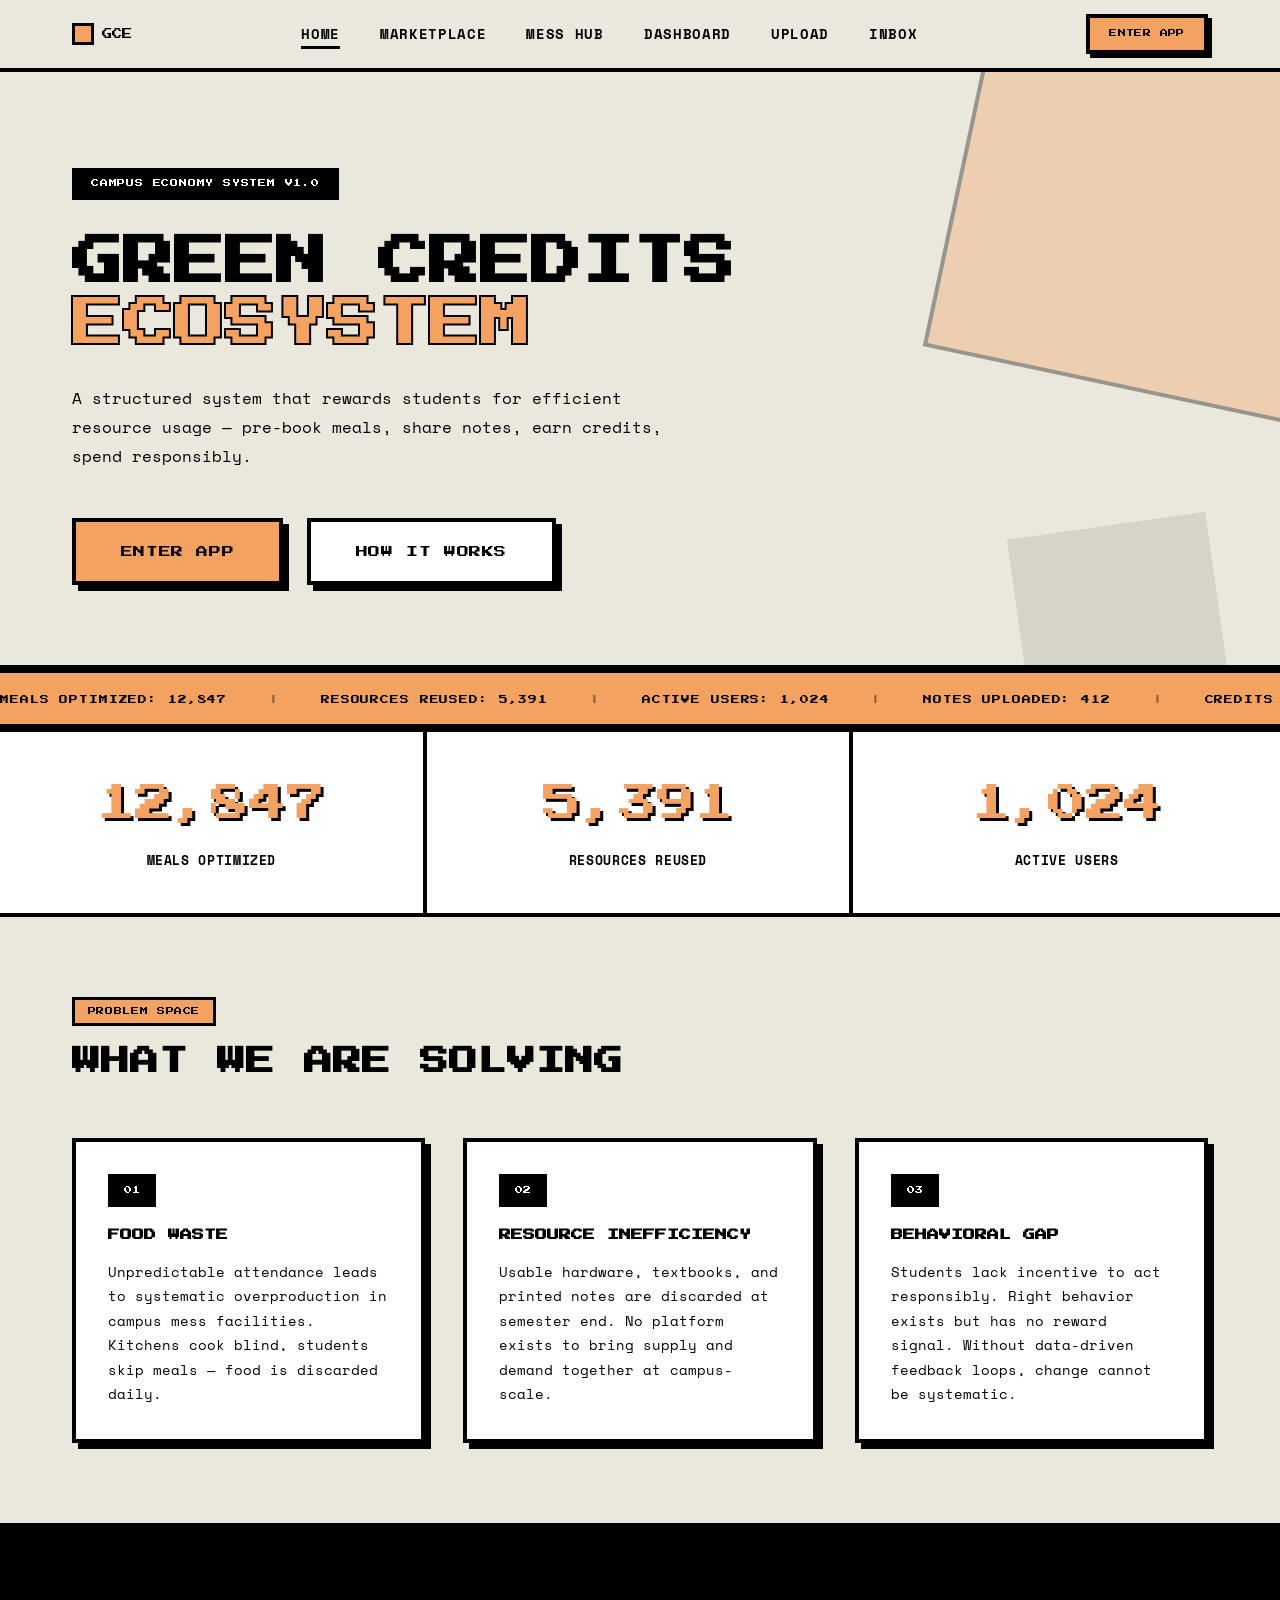
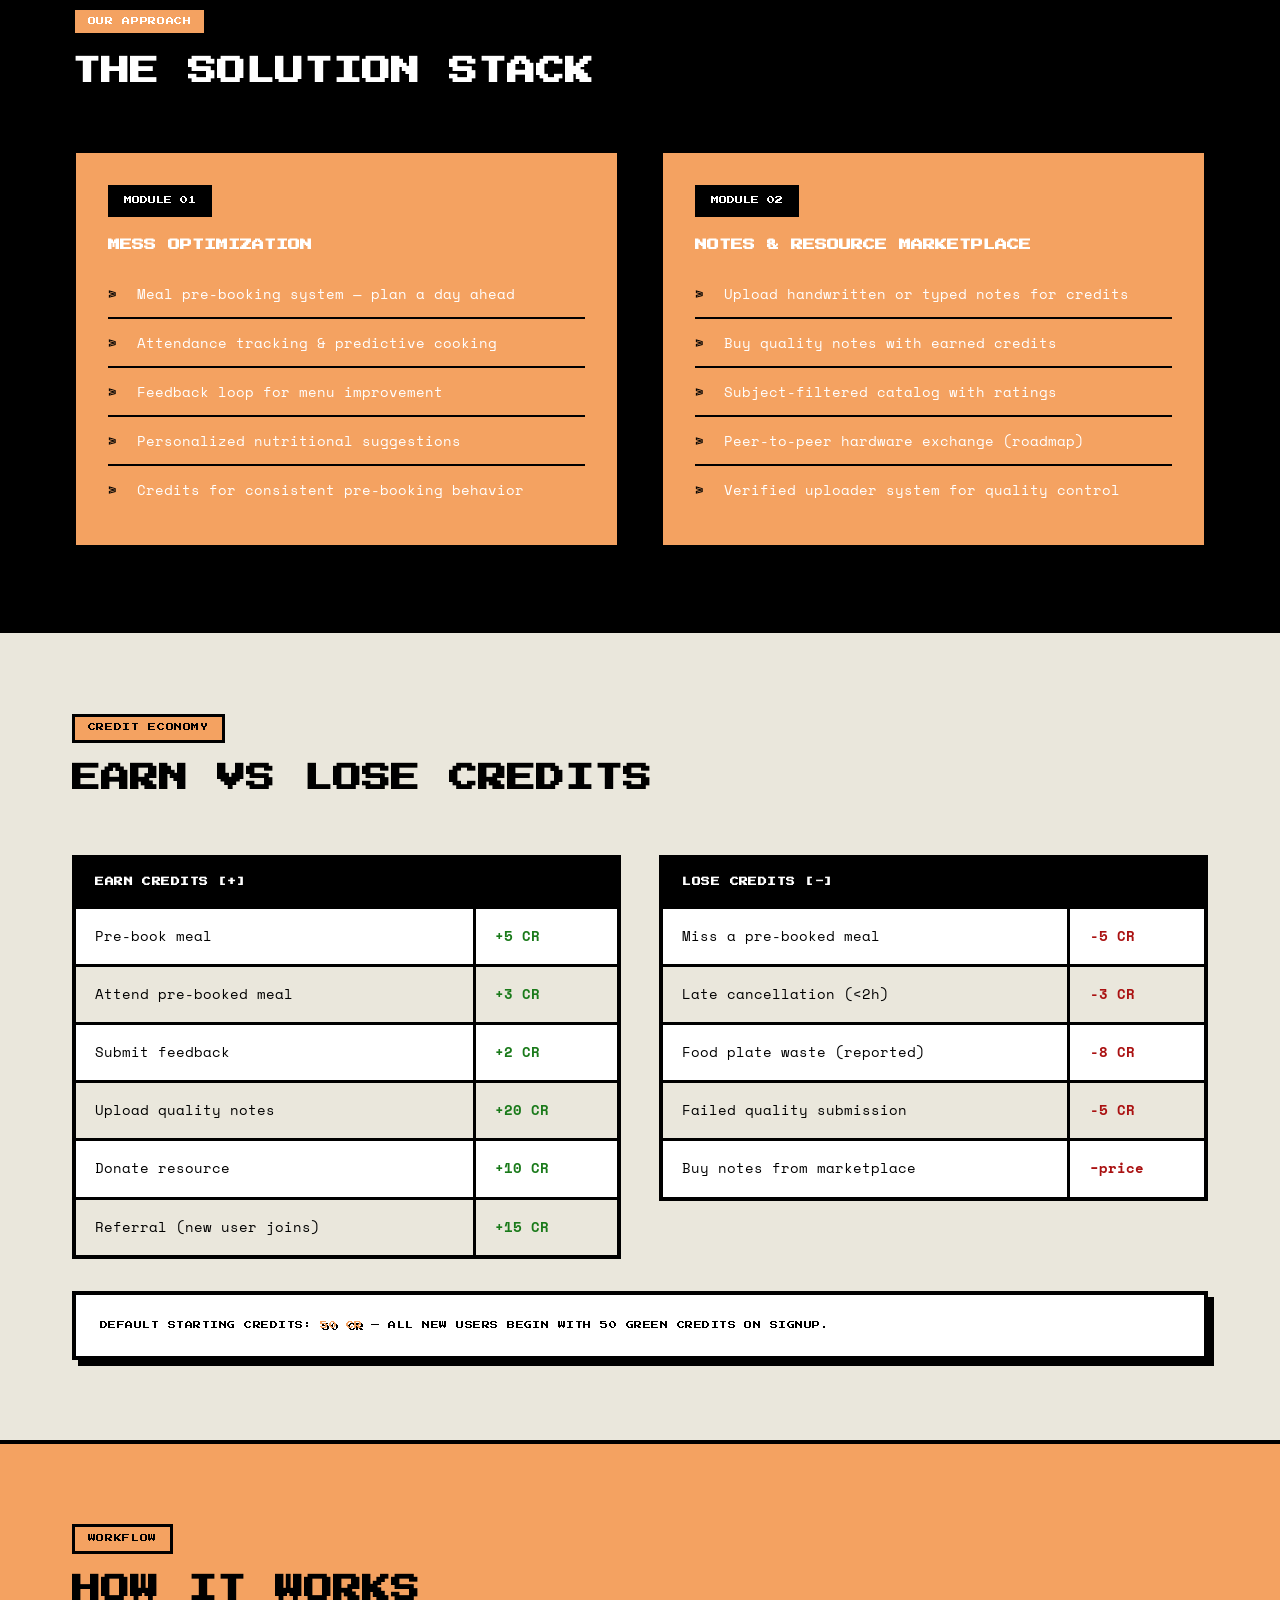
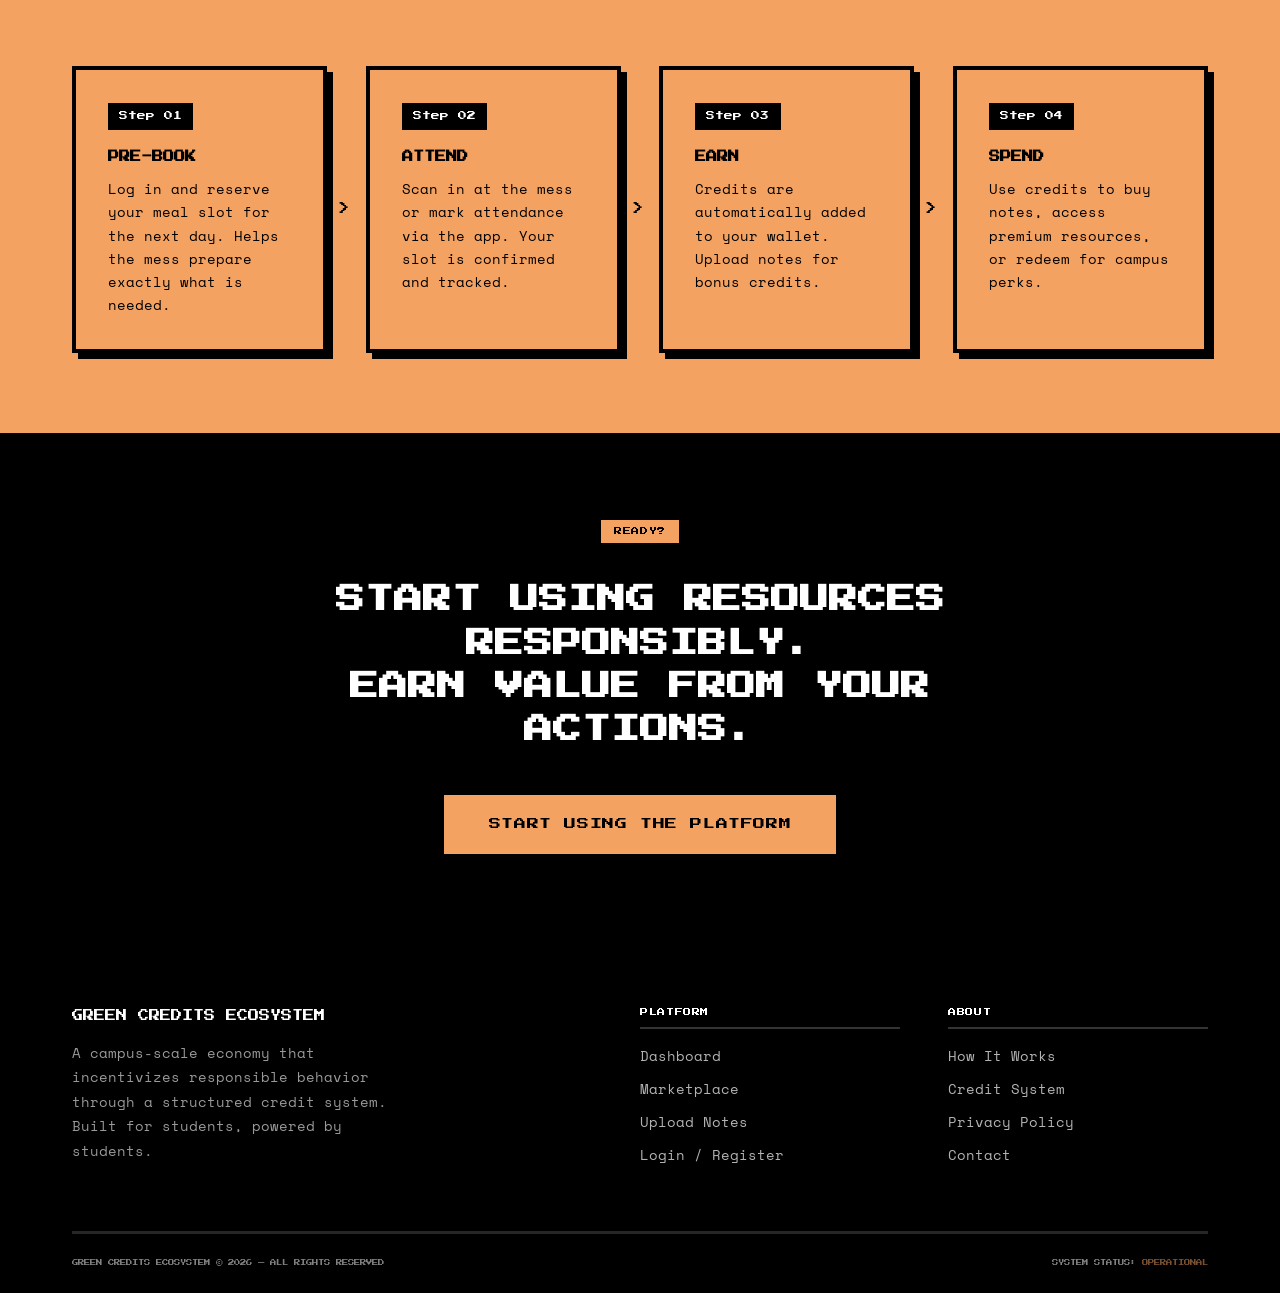
==== index.html @ 03da9f6f "first commit" ====
<!DOCTYPE html>
<html lang="en">
<head>
    <meta charset="UTF-8">
    <meta name="viewport" content="width=device-width, initial-scale=1.0">
    <title>Green Credits Ecosystem — Campus Economy Platform</title>
    <meta name="description" content="A structured campus economy that rewards students for efficient resource usage. Pre-book meals, share notes, earn green credits.">
    <link rel="preconnect" href="https://fonts.googleapis.com">
    <link rel="preconnect" href="https://fonts.gstatic.com" crossorigin>
    <link href="https://fonts.googleapis.com/css2?family=Press+Start+2P&family=Space+Mono:ital,wght@0,400;0,700;1,400;1,700&display=swap" rel="stylesheet">
    <link rel="stylesheet" href="styles.css">
</head>
<body>

<!-- ─── NAVIGATION ─────────────────────── -->
<nav class="nav">
    <div class="nav__inner">
        <a href="index.html" class="nav__logo">
            <span></span>
            GCE
        </a>
        <ul class="nav__links">
            <li><a href="index.html" class="active">Home</a></li>
            <li><a href="marketplace.html" class="nav__link--hide">Marketplace</a></li>
            <li><a href="mess.html" class="nav__link--hide">Mess Hub</a></li>
            <li><a href="dashboard.html" class="nav__link--hide">Dashboard</a></li>
            <li><a href="upload.html" class="nav__link--hide">Upload</a></li>
            <li><a href="inbox.html">Inbox</a></li>
        </ul>
        <div class="flex flex-gap" style="align-items:center;">
            <span class="nav__credits-badge" id="nav-credits-badge"></span>
            <a href="login.html" class="btn btn--sm" id="nav-login-cta">Enter App</a>
        </div>
    </div>
</nav>

<!-- ─── HERO ──────────────────────────── -->
<section class="hero">
    <div class="hero__inner">
        <span class="hero__eyebrow">Campus Economy System v1.0</span>
        <h1 class="hero__title">
            Green Credits<br>
            <em>Ecosystem</em>
        </h1>
        <p class="hero__subtitle">
            A structured system that rewards students for efficient resource usage —
            pre-book meals, share notes, earn credits, spend responsibly.
        </p>
        <div class="hero__cta">
            <a href="login.html" class="btn btn--lg" id="hero-enter-btn">Enter App</a>
            <a href="#how-it-works" class="btn btn--white btn--lg">How It Works</a>
        </div>
    </div>
</section>

<!-- ─── TICKER ─────────────────────────── -->
<div class="ticker">
    <div class="ticker__inner" id="ticker-text">
        <!-- duplicated for seamless loop -->
    </div>
</div>

<!-- ─── STATS STRIP ───────────────────── -->
<div class="stats-strip" id="stats-strip">
    <div class="stats-strip__item">
        <span class="stats-strip__num" id="stat-meals">12,847</span>
        <span class="stats-strip__label">Meals Optimized</span>
    </div>
    <div class="stats-strip__item">
        <span class="stats-strip__num" id="stat-resources">5,391</span>
        <span class="stats-strip__label">Resources Reused</span>
    </div>
    <div class="stats-strip__item">
        <span class="stats-strip__num" id="stat-users">1,024</span>
        <span class="stats-strip__label">Active Users</span>
    </div>
</div>

<!-- ─── PROBLEM ───────────────────────── -->
<section class="section">
    <div class="container">
        <div class="section-header">
            <div>
                <div class="section-tag">Problem Space</div>
                <h2 class="section-title">What We Are Solving</h2>
            </div>
        </div>
        <div class="grid grid-3">
            <div class="card">
                <div class="card__tag">01</div>
                <h3 class="card__title">Food Waste</h3>
                <p class="card__body">Unpredictable attendance leads to systematic overproduction in campus mess facilities. Kitchens cook blind, students skip meals — food is discarded daily.</p>
            </div>
            <div class="card">
                <div class="card__tag">02</div>
                <h3 class="card__title">Resource Inefficiency</h3>
                <p class="card__body">Usable hardware, textbooks, and printed notes are discarded at semester end. No platform exists to bring supply and demand together at campus-scale.</p>
            </div>
            <div class="card">
                <div class="card__tag">03</div>
                <h3 class="card__title">Behavioral Gap</h3>
                <p class="card__body">Students lack incentive to act responsibly. Right behavior exists but has no reward signal. Without data-driven feedback loops, change cannot be systematic.</p>
            </div>
        </div>
    </div>
</section>

<!-- ─── SOLUTION ──────────────────────── -->
<section class="section section--black">
    <div class="container">
        <div class="section-header">
            <div>
                <div class="section-tag">Our Approach</div>
                <h2 class="section-title" style="color:#fff;">The Solution Stack</h2>
            </div>
        </div>
        <div class="grid grid-2">
            <div class="card card--orange">
                <div class="card__tag">Module 01</div>
                <h3 class="card__title">Mess Optimization</h3>
                <ul class="blist">
                    <li>Meal pre-booking system — plan a day ahead</li>
                    <li>Attendance tracking & predictive cooking</li>
                    <li>Feedback loop for menu improvement</li>
                    <li>Personalized nutritional suggestions</li>
                    <li>Credits for consistent pre-booking behavior</li>
                </ul>
            </div>
            <div class="card card--orange">
                <div class="card__tag">Module 02</div>
                <h3 class="card__title">Notes &amp; Resource Marketplace</h3>
                <ul class="blist">
                    <li>Upload handwritten or typed notes for credits</li>
                    <li>Buy quality notes with earned credits</li>
                    <li>Subject-filtered catalog with ratings</li>
                    <li>Peer-to-peer hardware exchange (roadmap)</li>
                    <li>Verified uploader system for quality control</li>
                </ul>
            </div>
        </div>
    </div>
</section>

<!-- ─── CREDIT SYSTEM ─────────────────── -->
<section class="section">
    <div class="container">
        <div class="section-header">
            <div>
                <div class="section-tag">Credit Economy</div>
                <h2 class="section-title">Earn vs Lose Credits</h2>
            </div>
        </div>
        <div class="grid grid-2">
            <div>
                <table class="credit-table">
                    <thead>
                        <tr>
                            <th colspan="2">Earn Credits [+]</th>
                        </tr>
                    </thead>
                    <tbody>
                        <tr><td>Pre-book meal</td><td><span class="earn">+5 CR</span></td></tr>
                        <tr><td>Attend pre-booked meal</td><td><span class="earn">+3 CR</span></td></tr>
                        <tr><td>Submit feedback</td><td><span class="earn">+2 CR</span></td></tr>
                        <tr><td>Upload quality notes</td><td><span class="earn">+20 CR</span></td></tr>
                        <tr><td>Donate resource</td><td><span class="earn">+10 CR</span></td></tr>
                        <tr><td>Referral (new user joins)</td><td><span class="earn">+15 CR</span></td></tr>
                    </tbody>
                </table>
            </div>
            <div>
                <table class="credit-table">
                    <thead>
                        <tr>
                            <th colspan="2">Lose Credits [-]</th>
                        </tr>
                    </thead>
                    <tbody>
                        <tr><td>Miss a pre-booked meal</td><td><span class="lose">-5 CR</span></td></tr>
                        <tr><td>Late cancellation (&lt;2h)</td><td><span class="lose">-3 CR</span></td></tr>
                        <tr><td>Food plate waste (reported)</td><td><span class="lose">-8 CR</span></td></tr>
                        <tr><td>Failed quality submission</td><td><span class="lose">-5 CR</span></td></tr>
                        <tr><td>Buy notes from marketplace</td><td><span class="lose">−price</span></td></tr>
                    </tbody>
                </table>
            </div>
        </div>
        <div class="mt-4" style="background:#fff;border:4px solid #000;padding:1.5rem;box-shadow:6px 6px 0 #000;">
            <p style="font-family:var(--font-head);font-size:0.5rem;text-transform:uppercase;letter-spacing:0.06em;">
                Default Starting Credits: <span style="color:var(--primary);text-shadow:2px 2px 0 #000;">50 CR</span> &mdash;
                All new users begin with 50 green credits on signup.
            </p>
        </div>
    </div>
</section>

<!-- ─── HOW IT WORKS ──────────────────── -->
<section id="how-it-works" class="section section--orange">
    <div class="container">
        <div class="section-header">
            <div>
                <div class="section-tag">Workflow</div>
                <h2 class="section-title">How It Works</h2>
            </div>
        </div>
        <div class="grid grid-4" style="position:relative;">
            <div class="step-card">
                <div class="step-card__num">Step 01</div>
                <h3 class="step-card__title">Pre-Book</h3>
                <p class="step-card__body">Log in and reserve your meal slot for the next day. Helps the mess prepare exactly what is needed.</p>
            </div>
            <div class="step-card">
                <div class="step-card__num">Step 02</div>
                <h3 class="step-card__title">Attend</h3>
                <p class="step-card__body">Scan in at the mess or mark attendance via the app. Your slot is confirmed and tracked.</p>
            </div>
            <div class="step-card">
                <div class="step-card__num">Step 03</div>
                <h3 class="step-card__title">Earn</h3>
                <p class="step-card__body">Credits are automatically added to your wallet. Upload notes for bonus credits.</p>
            </div>
            <div class="step-card">
                <div class="step-card__num">Step 04</div>
                <h3 class="step-card__title">Spend</h3>
                <p class="step-card__body">Use credits to buy notes, access premium resources, or redeem for campus perks.</p>
            </div>
        </div>
    </div>
</section>

<!-- ─── CTA ───────────────────────────── -->
<section class="section section--black" style="text-align:center;">
    <div class="container">
        <div class="section-tag" style="background:var(--primary);color:#000;margin:0 auto 2rem;display:inline-block;">Ready?</div>
        <h2 class="section-title" style="color:#fff;font-size:clamp(1rem,2.5vw,1.8rem);max-width:700px;margin:0 auto 2.5rem;line-height:1.5;">
            Start Using Resources Responsibly.<br>Earn Value From Your Actions.
        </h2>
        <a href="login.html" class="btn btn--lg" style="background-color:var(--primary);">Start Using the Platform</a>
    </div>
</section>

<!-- ─── FOOTER ────────────────────────── -->
<footer class="footer">
    <div class="container">
        <div class="footer__top">
            <div>
                <div class="footer__logo">Green Credits Ecosystem</div>
                <p class="footer__desc">A campus-scale economy that incentivizes responsible behavior through a structured credit system. Built for students, powered by students.</p>
            </div>
            <div>
                <div class="footer__heading">Platform</div>
                <div class="footer__links">
                    <a href="dashboard.html">Dashboard</a>
                    <a href="marketplace.html">Marketplace</a>
                    <a href="upload.html">Upload Notes</a>
                    <a href="login.html">Login / Register</a>
                </div>
            </div>
            <div>
                <div class="footer__heading">About</div>
                <div class="footer__links">
                    <a href="#how-it-works">How It Works</a>
                    <a href="#credits">Credit System</a>
                    <a href="#">Privacy Policy</a>
                    <a href="#">Contact</a>
                </div>
            </div>
        </div>
        <div class="footer__bottom">
            <span class="footer__copy">Green Credits Ecosystem &copy; 2026 — All Rights Reserved</span>
            <span class="footer__copy">System Status: <span style="color:var(--primary);">Operational</span></span>
        </div>
    </div>
</footer>

<div id="toast-container"></div>

<script src="app.js"></script>
<script>
    /* Ticker content */
    const tickerItems = [
        'Meals Optimized: 12,847',
        'Resources Reused: 5,391',
        'Active Users: 1,024',
        'Notes Uploaded: 412',
        'Credits Circulating: 89,340',
        'Zero Waste Target: Q3 2026',
    ];
    function buildTicker() {
        const inner = document.getElementById('ticker-text');
        const text = tickerItems.map(t => `${t} <span class="ticker__sep">|</span>`).join(' ');
        inner.innerHTML = text + ' ' + text; // duplicate for seamless loop
    }
    buildTicker();

    /* Update CTA based on auth */
    if (GCE.isLoggedIn()) {
        const loginCta = document.getElementById('nav-login-cta');
        if (loginCta) { loginCta.textContent = 'Dashboard'; loginCta.href = 'dashboard.html'; }
        const heroCta = document.getElementById('hero-enter-btn');
        if (heroCta)  { heroCta.textContent = 'Go to Dashboard'; heroCta.href = 'dashboard.html'; }
        document.querySelectorAll('[href="login.html"]').forEach(el => {
            if (el.id !== 'nav-login-cta' && el.id !== 'hero-enter-btn') {
                el.href = 'dashboard.html';
            }
        });
        updateNavBadge();
    }
</script>
</body>
</html>
---- styles.css ----
/* =========================================
   GREEN CREDITS ECOSYSTEM — DESIGN SYSTEM
   Brutalist UI | Neobrutalism Style
   ========================================= */

@import url('https://fonts.googleapis.com/css2?family=Press+Start+2P&family=Space+Mono:ital,wght@0,400;0,700;1,400;1,700&display=swap');

/* ─── CSS TOKENS ─────────────────────────── */
:root {
    --bg: #eae7dc;
    --primary: #f4a261;
    --text: #000000;
    --white: #ffffff;
    --black: #000000;
    --border: 4px solid #000;
    --border-thin: 2px solid #000;
    --shadow: 6px 6px 0 #000;
    --shadow-sm: 4px 4px 0 #000;
    --shadow-lg: 8px 8px 0 #000;
    --radius: 0;
    --font-head: 'Press Start 2P', cursive;
    --font-body: 'Space Mono', monospace;
    --transition: 0.12s ease;
    --max-w: 1200px;
}

/* ─── RESET ──────────────────────────────── */
*,
*::before,
*::after {
    box-sizing: border-box;
    margin: 0;
    padding: 0;
}

html {
    scroll-behavior: smooth;
}

body {
    background-color: var(--bg);
    color: var(--text);
    font-family: var(--font-body);
    font-size: 15px;
    line-height: 1.7;
    min-height: 100vh;
}

img {
    display: block;
    max-width: 100%;
}

a {
    color: inherit;
    text-decoration: none;
}

ul {
    list-style: none;
}

/* ─── TYPOGRAPHY ─────────────────────────── */
h1,
h2,
h3,
h4,
h5,
h6 {
    font-family: var(--font-head);
    text-transform: uppercase;
    line-height: 1.3;
}

.mono {
    font-family: var(--font-body);
}

/* ─── LAYOUT HELPERS ─────────────────────── */
.container {
    max-width: var(--max-w);
    margin: 0 auto;
    padding: 0 2rem;
}

.section {
    padding: 5rem 0;
    border-top: 4px solid var(--black);
}

.section--black {
    background-color: var(--black);
    color: var(--white);
}

.section--orange {
    background-color: var(--primary);
}

/* ─── GRID ───────────────────────────────── */
.grid {
    display: grid;
    gap: 2.4rem;
}

.grid-2 {
    grid-template-columns: repeat(2, 1fr);
}

.grid-3 {
    grid-template-columns: repeat(3, 1fr);
}

.grid-4 {
    grid-template-columns: repeat(4, 1fr);
}

.grid-12 {
    grid-template-columns: repeat(12, 1fr);
}

@media (max-width: 960px) {

    .grid-3,
    .grid-4 {
        grid-template-columns: repeat(2, 1fr);
    }
}

@media (max-width: 600px) {

    .grid-2,
    .grid-3,
    .grid-4 {
        grid-template-columns: 1fr;
    }
}

/* ─── FLEX HELPERS ───────────────────────── */
.flex {
    display: flex;
}

.flex-center {
    display: flex;
    align-items: center;
    justify-content: center;
}

.flex-between {
    display: flex;
    align-items: center;
    justify-content: space-between;
}

.flex-gap {
    gap: 1.5rem;
}

.flex-wrap {
    flex-wrap: wrap;
}

/* ─── BUTTONS ────────────────────────────── */
.btn {
    display: inline-block;
    font-family: var(--font-head);
    font-size: 0.6rem;
    text-transform: uppercase;
    letter-spacing: 0.05em;
    padding: 0.9rem 1.8rem;
    border: 4px solid var(--black);
    background-color: var(--primary);
    color: var(--black);
    box-shadow: var(--shadow);
    cursor: pointer;
    transition: transform var(--transition), box-shadow var(--transition);
    white-space: nowrap;
}

.btn:hover {
    transform: translate(-2px, -2px);
    box-shadow: 8px 8px 0 var(--black);
}

.btn:active {
    transform: translate(6px, 6px);
    box-shadow: none;
}

.btn--white {
    background-color: var(--white);
}

.btn--black {
    background-color: var(--black);
    color: var(--white);
}

.btn--ghost {
    background-color: transparent;
    border-color: var(--black);
    color: var(--black);
}

.btn--lg {
    font-size: 0.75rem;
    padding: 1.2rem 2.8rem;
}

.btn--sm {
    font-size: 0.5rem;
    padding: 0.6rem 1.2rem;
    box-shadow: var(--shadow-sm);
}

.btn--danger {
    background-color: #ff4444;
    color: var(--white);
}

.btn--success {
    background-color: #44cc44;
}

.btn--full {
    width: 100%;
    text-align: center;
}

/* ─── CARDS ──────────────────────────────── */
.card {
    border: 4px solid var(--black);
    background-color: var(--white);
    box-shadow: var(--shadow);
    padding: 2rem;
    display: flex;
    flex-direction: column;
    position: relative;
}

.card--orange {
    background-color: var(--primary);
}

.card--black {
    background-color: var(--black);
    color: var(--white);
}

.card--bg {
    background-color: var(--bg);
}

.card__tag {
    display: inline-block;
    font-family: var(--font-head);
    font-size: 0.5rem;
    text-transform: uppercase;
    padding: 0.4rem 0.8rem;
    border: 3px solid var(--black);
    background-color: var(--black);
    color: var(--white);
    margin-bottom: 1.2rem;
    align-self: flex-start;
}

.card__tag--orange {
    background-color: var(--primary);
    color: var(--black);
}

.card__title {
    font-family: var(--font-head);
    font-size: 0.75rem;
    margin-bottom: 1rem;
    line-height: 1.5;
    text-transform: uppercase;
}

.card__body {
    font-size: 0.9rem;
    line-height: 1.7;
    flex: 1;
}

.card__footer {
    margin-top: 1.5rem;
    padding-top: 1.2rem;
    border-top: 3px solid var(--black);
    display: flex;
    align-items: center;
    justify-content: space-between;
}

/* ─── NAVIGATION ─────────────────────────── */
.nav {
    position: sticky;
    top: 0;
    z-index: 100;
    background-color: var(--bg);
    border-bottom: 4px solid var(--black);
}

.nav__inner {
    max-width: var(--max-w);
    margin: 0 auto;
    padding: 0 2rem;
    display: flex;
    align-items: center;
    justify-content: space-between;
    height: 68px;
}

.nav__logo {
    font-family: var(--font-head);
    font-size: 0.65rem;
    text-transform: uppercase;
    letter-spacing: 0.02em;
    display: flex;
    align-items: center;
    gap: 0.5rem;
    line-height: 1.4;
}

.nav__logo span {
    display: inline-block;
    background-color: var(--primary);
    border: 3px solid var(--black);
    width: 22px;
    height: 22px;
}

.nav__links {
    display: flex;
    align-items: center;
    gap: 2.5rem;
    list-style: none;
}

.nav__links a {
    font-family: var(--font-body);
    font-size: 0.85rem;
    font-weight: 700;
    text-transform: uppercase;
    letter-spacing: 0.05em;
    transition: opacity var(--transition);
}

.nav__links a:hover {
    opacity: 0.6;
}

.nav__links a.active {
    border-bottom: 3px solid var(--black);
    padding-bottom: 2px;
}

.nav__credits-badge {
    font-family: var(--font-head);
    font-size: 0.5rem;
    background-color: var(--primary);
    border: 3px solid var(--black);
    padding: 0.4rem 0.8rem;
    box-shadow: var(--shadow-sm);
    display: none;
}

@media (max-width: 768px) {
    .nav__links {
        gap: 1.2rem;
    }

    .nav__links .nav__link--hide {
        display: none;
    }
}

/* ─── HERO ───────────────────────────────── */
.hero {
    padding: 6rem 0 5rem;
    border-bottom: 4px solid var(--black);
    position: relative;
    overflow: hidden;
}

.hero::before {
    content: '';
    position: absolute;
    right: -80px;
    top: -80px;
    width: 400px;
    height: 400px;
    border: 4px solid var(--black);
    background-color: var(--primary);
    transform: rotate(12deg);
    z-index: 0;
    opacity: 0.35;
}

.hero::after {
    content: '';
    position: absolute;
    right: 60px;
    bottom: -60px;
    width: 200px;
    height: 200px;
    border: 4px solid var(--black);
    background-color: var(--black);
    transform: rotate(-8deg);
    z-index: 0;
    opacity: 0.08;
}

.hero__inner {
    position: relative;
    z-index: 1;
    max-width: var(--max-w);
    margin: 0 auto;
    padding: 0 2rem;
}

.hero__eyebrow {
    font-family: var(--font-head);
    font-size: 0.5rem;
    text-transform: uppercase;
    letter-spacing: 0.1em;
    border: 3px solid var(--black);
    background-color: var(--black);
    color: var(--white);
    display: inline-block;
    padding: 0.4rem 1rem;
    margin-bottom: 2rem;
}

.hero__title {
    font-size: clamp(1.8rem, 4vw, 3.5rem);
    line-height: 1.2;
    margin-bottom: 1.8rem;
    max-width: 800px;
}

.hero__title em {
    font-style: normal;
    color: var(--primary);
    -webkit-text-stroke: 2px var(--black);
}

.hero__subtitle {
    font-size: 1rem;
    max-width: 600px;
    margin-bottom: 3rem;
    line-height: 1.8;
}

.hero__cta {
    display: flex;
    gap: 1.5rem;
    flex-wrap: wrap;
    align-items: center;
}

/* ─── STATS STRIP ────────────────────────── */
.stats-strip {
    display: grid;
    grid-template-columns: repeat(3, 1fr);
    border-top: 4px solid var(--black);
}

.stats-strip__item {
    padding: 2.5rem 2rem;
    text-align: center;
    border-right: 4px solid var(--black);
    background-color: var(--white);
}

.stats-strip__item:last-child {
    border-right: none;
}

.stats-strip__num {
    font-family: var(--font-head);
    font-size: clamp(1.5rem, 3vw, 2.5rem);
    color: var(--primary);
    text-shadow: 3px 3px 0 var(--black);
    display: block;
    margin-bottom: 0.6rem;
}

.stats-strip__label {
    font-size: 0.8rem;
    font-weight: 700;
    text-transform: uppercase;
    letter-spacing: 0.05em;
}

@media (max-width: 600px) {
    .stats-strip {
        grid-template-columns: 1fr;
    }

    .stats-strip__item {
        border-right: none;
        border-bottom: 4px solid var(--black);
    }
}

/* ─── SECTION HEADER ─────────────────────── */
.section-header {
    margin-bottom: 3.5rem;
    display: flex;
    align-items: flex-end;
    justify-content: space-between;
    flex-wrap: wrap;
    gap: 1rem;
}

.section-tag {
    display: inline-block;
    font-family: var(--font-head);
    font-size: 0.5rem;
    text-transform: uppercase;
    letter-spacing: 0.08em;
    background-color: var(--primary);
    border: 3px solid var(--black);
    padding: 0.3rem 0.8rem;
    margin-bottom: 1rem;
}

.section-title {
    font-family: var(--font-head);
    font-size: clamp(1rem, 2.5vw, 1.8rem);
    text-transform: uppercase;
    line-height: 1.4;
}

/* ─── STEP CARDS ─────────────────────────── */
.step-card {
    background-color: var(--primary);
    border: 4px solid var(--black);
    box-shadow: var(--shadow);
    padding: 2rem;
    position: relative;
}

.step-card__num {
    font-family: var(--font-head);
    font-size: 0.55rem;
    background-color: var(--black);
    color: var(--white);
    display: inline-block;
    padding: 0.35rem 0.7rem;
    margin-bottom: 1.2rem;
}

.step-card__title {
    font-family: var(--font-head);
    font-size: 0.7rem;
    text-transform: uppercase;
    margin-bottom: 0.8rem;
    line-height: 1.5;
}

.step-card__body {
    font-size: 0.85rem;
    line-height: 1.7;
}

/* Arrow connector */
.step-card::after {
    content: '>';
    position: absolute;
    right: -28px;
    top: 50%;
    transform: translateY(-50%);
    font-family: var(--font-head);
    font-size: 0.8rem;
    z-index: 2;
}

.step-card:last-child::after {
    display: none;
}

/* ─── CREDIT TABLE ───────────────────────── */
.credit-table {
    width: 100%;
    border-collapse: collapse;
    border: 4px solid var(--black);
}

.credit-table th,
.credit-table td {
    border: 3px solid var(--black);
    padding: 1rem 1.2rem;
    text-align: left;
    font-family: var(--font-body);
    font-size: 0.85rem;
}

.credit-table th {
    font-family: var(--font-head);
    font-size: 0.55rem;
    background-color: var(--black);
    color: var(--white);
    text-transform: uppercase;
    letter-spacing: 0.05em;
}

.credit-table tr:nth-child(even) td {
    background-color: var(--bg);
}

.credit-table tr:nth-child(odd) td {
    background-color: var(--white);
}

.earn {
    color: #1a7a1a;
    font-weight: 700;
}

.lose {
    color: #aa1111;
    font-weight: 700;
}

/* ─── MARQUEE TICKER ─────────────────────── */
.ticker {
    overflow: hidden;
    white-space: nowrap;
    background-color: var(--primary);
    border-top: 4px solid var(--black);
    border-bottom: 4px solid var(--black);
    padding: 0.8rem 0;
}

.ticker__inner {
    display: inline-block;
    animation: marquee 22s linear infinite;
    font-family: var(--font-head);
    font-size: 0.55rem;
    text-transform: uppercase;
    letter-spacing: 0.1em;
    white-space: nowrap;
}

.ticker__sep {
    display: inline-block;
    margin: 0 2rem;
    opacity: 0.4;
}

@keyframes marquee {
    from {
        transform: translateX(0);
    }
    to {
        transform: translateX(-50%);
    }
}

/* ─── BRUTALIST LIST ─────────────────────── */
.blist {
    list-style: none;
    padding: 0;
}

.blist li {
    padding: 0.75rem 0 0.75rem 1.8rem;
    border-bottom: 2px solid var(--black);
    position: relative;
    font-size: 0.9rem;
    line-height: 1.6;
}

.blist li:last-child {
    border-bottom: none;
}

.blist li::before {
    content: '>';
    position: absolute;
    left: 0;
    font-weight: 700;
    color: var(--primary);
    -webkit-text-stroke: 1px var(--black);
}

/* ─── TAG PILL ───────────────────────────── */
.tag {
    display: inline-block;
    font-family: var(--font-head);
    font-size: 0.45rem;
    text-transform: uppercase;
    letter-spacing: 0.05em;
    padding: 0.3rem 0.7rem;
    border: 2px solid var(--black);
    background-color: var(--bg);
}

.tag--primary {
    background-color: var(--primary);
}

.tag--black {
    background-color: var(--black);
    color: var(--white);
}

/* ─── FORMS ──────────────────────────────── */
.form-group {
    display: flex;
    flex-direction: column;
    gap: 0.5rem;
    margin-bottom: 1.5rem;
}

.form-label {
    font-family: var(--font-head);
    font-size: 0.5rem;
    text-transform: uppercase;
    letter-spacing: 0.08em;
}

.form-input,
.form-select,
.form-textarea {
    border: 4px solid var(--black);
    background-color: var(--white);
    font-family: var(--font-body);
    font-size: 0.9rem;
    padding: 0.8rem 1rem;
    outline: none;
    width: 100%;
    transition: box-shadow var(--transition);
    border-radius: 0;
    appearance: none;
}

.form-input:focus,
.form-select:focus,
.form-textarea:focus {
    box-shadow: var(--shadow);
}

.form-textarea {
    min-height: 140px;
    resize: vertical;
}

.form-hint {
    font-size: 0.75rem;
    opacity: 0.6;
}

/* File upload zone */
.upload-zone {
    border: 4px dashed var(--black);
    background-color: var(--white);
    padding: 3rem 2rem;
    text-align: center;
    cursor: pointer;
    transition: background-color var(--transition);
    position: relative;
}

.upload-zone:hover {
    background-color: var(--primary);
}

.upload-zone input[type="file"] {
    position: absolute;
    inset: 0;
    opacity: 0;
    cursor: pointer;
}

.upload-zone__icon {
    font-family: var(--font-head);
    font-size: 1.5rem;
    display: block;
    margin-bottom: 1rem;
    pointer-events: none;
}

.upload-zone__text {
    font-family: var(--font-head);
    font-size: 0.55rem;
    text-transform: uppercase;
    pointer-events: none;
}

/* ─── DASHBOARD ──────────────────────────── */
.dash-layout {
    display: grid;
    grid-template-columns: 260px 1fr;
    min-height: calc(100vh - 68px);
}

.sidebar {
    border-right: 4px solid var(--black);
    background-color: var(--white);
    padding: 2rem 0;
    position: sticky;
    top: 68px;
    height: calc(100vh - 68px);
    overflow-y: auto;
}

.sidebar__user {
    padding: 0 1.5rem 2rem;
    border-bottom: 3px solid var(--black);
    margin-bottom: 1.5rem;
}

.sidebar__avatar {
    width: 56px;
    height: 56px;
    background-color: var(--primary);
    border: 4px solid var(--black);
    box-shadow: var(--shadow-sm);
    display: flex;
    align-items: center;
    justify-content: center;
    font-family: var(--font-head);
    font-size: 1rem;
    margin-bottom: 1rem;
}

.sidebar__name {
    font-family: var(--font-head);
    font-size: 0.55rem;
    text-transform: uppercase;
    margin-bottom: 0.3rem;
}

.sidebar__role {
    font-size: 0.75rem;
    opacity: 0.6;
}

.sidebar__credits {
    margin-top: 1rem;
    background-color: var(--primary);
    border: 3px solid var(--black);
    padding: 0.8rem 1rem;
    box-shadow: var(--shadow-sm);
}

.sidebar__credits-num {
    font-family: var(--font-head);
    font-size: 1.2rem;
    display: block;
    margin-bottom: 0.2rem;
}

.sidebar__credits-label {
    font-size: 0.7rem;
    font-weight: 700;
    text-transform: uppercase;
    letter-spacing: 0.05em;
}

.sidebar__nav {
    padding: 0 1rem;
}

.sidebar__nav a {
    display: flex;
    align-items: center;
    gap: 0.8rem;
    padding: 0.8rem 1rem;
    font-family: var(--font-head);
    font-size: 0.5rem;
    text-transform: uppercase;
    letter-spacing: 0.03em;
    border: 3px solid transparent;
    transition: border-color var(--transition), background-color var(--transition);
}

.sidebar__nav a:hover,
.sidebar__nav a.active {
    background-color: var(--primary);
    border-color: var(--black);
    box-shadow: var(--shadow-sm);
}

.sidebar__icon {
    width: 18px;
    height: 18px;
    border: 2px solid var(--black);
    background-color: var(--black);
    display: inline-block;
    flex-shrink: 0;
}

.sidebar__icon--hollow {
    background-color: transparent;
}

.dash-main {
    padding: 3rem 2rem;
    background-color: var(--bg);
}

@media (max-width: 860px) {
    .dash-layout {
        grid-template-columns: 1fr;
    }

    .sidebar {
        position: static;
        height: auto;
        border-right: none;
        border-bottom: 4px solid var(--black);
    }
}

/* ─── CREDIT BADGE ───────────────────────── */
.credit-badge {
    display: inline-flex;
    align-items: center;
    gap: 0.4rem;
    font-family: var(--font-head);
    font-size: 0.5rem;
    background-color: var(--primary);
    border: 3px solid var(--black);
    padding: 0.4rem 0.9rem;
    box-shadow: var(--shadow-sm);
}

/* ─── ACTIVITY FEED ──────────────────────── */
.activity-list {
    display: flex;
    flex-direction: column;
    gap: 0;
}

.activity-item {
    display: flex;
    align-items: center;
    gap: 1rem;
    padding: 1rem 0;
    border-bottom: 2px solid var(--black);
}

.activity-item:last-child {
    border-bottom: none;
}

.activity-dot {
    width: 12px;
    height: 12px;
    background-color: var(--primary);
    border: 2px solid var(--black);
    flex-shrink: 0;
}

.activity-dot--earn {
    background-color: #44cc44;
}

.activity-dot--spend {
    background-color: #ff4444;
}

.activity-text {
    flex: 1;
    font-size: 0.85rem;
}

.activity-delta {
    font-family: var(--font-head);
    font-size: 0.5rem;
}

.activity-time {
    font-size: 0.7rem;
    opacity: 0.5;
}

/* ─── MARKETPLACE CARD ───────────────────── */
.market-card {
    border: 4px solid var(--black);
    background-color: var(--white);
    box-shadow: var(--shadow);
    display: flex;
    flex-direction: column;
}

.market-card__head {
    background-color: var(--black);
    color: var(--white);
    padding: 1rem 1.2rem;
    font-family: var(--font-head);
    font-size: 0.55rem;
    text-transform: uppercase;
}

.market-card__body {
    padding: 1.5rem 1.2rem;
    flex: 1;
}

.market-card__title {
    font-family: var(--font-head);
    font-size: 0.65rem;
    text-transform: uppercase;
    margin-bottom: 0.6rem;
    line-height: 1.5;
}

.market-card__subject {
    font-size: 0.8rem;
    opacity: 0.7;
    margin-bottom: 1rem;
}

.market-card__uploader {
    font-size: 0.75rem;
    font-weight: 700;
}

.market-card__footer {
    padding: 1rem 1.2rem;
    border-top: 3px solid var(--black);
    background-color: var(--bg);
    display: flex;
    justify-content: space-between;
    align-items: center;
}

.market-card__price {
    font-family: var(--font-head);
    font-size: 0.7rem;
    background-color: var(--primary);
    border: 3px solid var(--black);
    padding: 0.3rem 0.6rem;
}

/* ─── NOTIFICATION / TOAST ───────────────── */
#toast-container {
    position: fixed;
    bottom: 2rem;
    right: 2rem;
    z-index: 9999;
    display: flex;
    flex-direction: column;
    gap: 0.8rem;
}

.toast {
    background-color: var(--black);
    color: var(--white);
    border: 4px solid var(--primary);
    box-shadow: var(--shadow);
    padding: 1rem 1.5rem;
    font-family: var(--font-head);
    font-size: 0.5rem;
    text-transform: uppercase;
    max-width: 320px;
    animation: toast-in 0.2s ease;
}

.toast--success {
    border-color: #44cc44;
}

.toast--error {
    border-color: #ff4444;
}

@keyframes toast-in {
    from {
        transform: translateX(120%);
        opacity: 0;
    }
    to {
        transform: translateX(0);
        opacity: 1;
    }
}

/* ─── MODAL ──────────────────────────────── */
.modal-overlay {
    position: fixed;
    inset: 0;
    background-color: rgba(0, 0, 0, 0.6);
    z-index: 200;
    display: flex;
    align-items: center;
    justify-content: center;
    padding: 1rem;
    opacity: 0;
    pointer-events: none;
    transition: opacity 0.15s;
}

.modal-overlay.open {
    opacity: 1;
    pointer-events: all;
}

.modal {
    background-color: var(--white);
    border: 4px solid var(--black);
    box-shadow: var(--shadow-lg);
    padding: 2.5rem;
    width: 100%;
    max-width: 480px;
    transform: translate(8px, 8px);
    transition: transform 0.15s;
}

.modal-overlay.open .modal {
    transform: none;
}

.modal__title {
    font-family: var(--font-head);
    font-size: 0.8rem;
    text-transform: uppercase;
    margin-bottom: 1.5rem;
    padding-bottom: 1rem;
    border-bottom: 3px solid var(--black);
}

/* ─── PAGE HEADER ────────────────────────── */
.page-header {
    padding: 3rem 0 2.5rem;
    border-bottom: 4px solid var(--black);
    background-color: var(--white);
}

.page-header__tag {
    font-family: var(--font-head);
    font-size: 0.5rem;
    text-transform: uppercase;
    letter-spacing: 0.08em;
    background-color: var(--primary);
    border: 3px solid var(--black);
    display: inline-block;
    padding: 0.3rem 0.8rem;
    margin-bottom: 1rem;
}

.page-header__title {
    font-size: clamp(1.2rem, 3vw, 2rem);
    text-transform: uppercase;
}

/* ─── LOGIN PAGE ─────────────────────────── */
.login-page {
    min-height: 100vh;
    display: grid;
    grid-template-columns: 1fr 1fr;
    border-top: 4px solid var(--black);
}

.login-panel {
    padding: 4rem;
    display: flex;
    flex-direction: column;
    justify-content: center;
}

.login-panel--accent {
    background-color: var(--primary);
    border-left: 4px solid var(--black);
    padding: 4rem;
    display: flex;
    flex-direction: column;
    justify-content: space-between;
}

@media (max-width: 768px) {
    .login-page {
        grid-template-columns: 1fr;
    }

    .login-panel--accent {
        display: none;
    }
}

/* ─── FOOTER ─────────────────────────────── */
.footer {
    background-color: var(--black);
    color: var(--white);
    border-top: 4px solid var(--black);
}

.footer__top {
    display: grid;
    grid-template-columns: 2fr 1fr 1fr;
    gap: 3rem;
    padding: 4rem 0;
    border-bottom: 3px solid rgba(255, 255, 255, 0.15);
}

@media (max-width: 768px) {
    .footer__top {
        grid-template-columns: 1fr;
    }
}

.footer__logo {
    font-family: var(--font-head);
    font-size: 0.7rem;
    text-transform: uppercase;
    margin-bottom: 1rem;
}

.footer__desc {
    font-size: 0.85rem;
    opacity: 0.6;
    line-height: 1.8;
    max-width: 340px;
}

.footer__heading {
    font-family: var(--font-head);
    font-size: 0.5rem;
    text-transform: uppercase;
    letter-spacing: 0.08em;
    margin-bottom: 1rem;
    padding-bottom: 0.5rem;
    border-bottom: 2px solid rgba(255, 255, 255, 0.2);
}

.footer__links {
    display: flex;
    flex-direction: column;
    gap: 0.6rem;
}

.footer__links a {
    font-size: 0.85rem;
    opacity: 0.7;
    transition: opacity var(--transition);
}

.footer__links a:hover {
    opacity: 1;
}

.footer__bottom {
    padding: 1.5rem 0;
    display: flex;
    align-items: center;
    justify-content: space-between;
    flex-wrap: wrap;
    gap: 0.5rem;
}

.footer__copy {
    font-family: var(--font-head);
    font-size: 0.4rem;
    text-transform: uppercase;
    opacity: 0.5;
}

/* ─── UTILITY ────────────────────────────── */
.text-center {
    text-align: center;
}

.text-right {
    text-align: right;
}

.mt-1 {
    margin-top: 0.5rem;
}

.mt-2 {
    margin-top: 1rem;
}

.mt-3 {
    margin-top: 1.5rem;
}

.mt-4 {
    margin-top: 2rem;
}

.mb-1 {
    margin-bottom: 0.5rem;
}

.mb-2 {
    margin-bottom: 1rem;
}

.mb-3 {
    margin-bottom: 1.5rem;
}

.mb-4 {
    margin-bottom: 2rem;
}

.gap-1 {
    gap: 0.5rem;
}

.gap-2 {
    gap: 1rem;
}

.gap-3 {
    gap: 1.5rem;
}

.gap-4 {
    gap: 2rem;
}

.fw-bold {
    font-weight: 700;
}

.opacity-50 {
    opacity: 0.5;
}

.hidden {
    display: none !important;
}

/* ─── ANIMATIONS ─────────────────────────── */
@keyframes pulse-border {
    0%,
    100% {
        box-shadow: var(--shadow);
    }
    50% {
        box-shadow: var(--shadow-lg);
    }
}

.pulse {
    animation: pulse-border 2s ease infinite;
}

/* ─── SCROLLBAR ──────────────────────────── */
::-webkit-scrollbar {
    width: 10px;
}

::-webkit-scrollbar-track {
    background: var(--bg);
}

::-webkit-scrollbar-thumb {
    background: var(--black);
    border: 2px solid var(--bg);
}
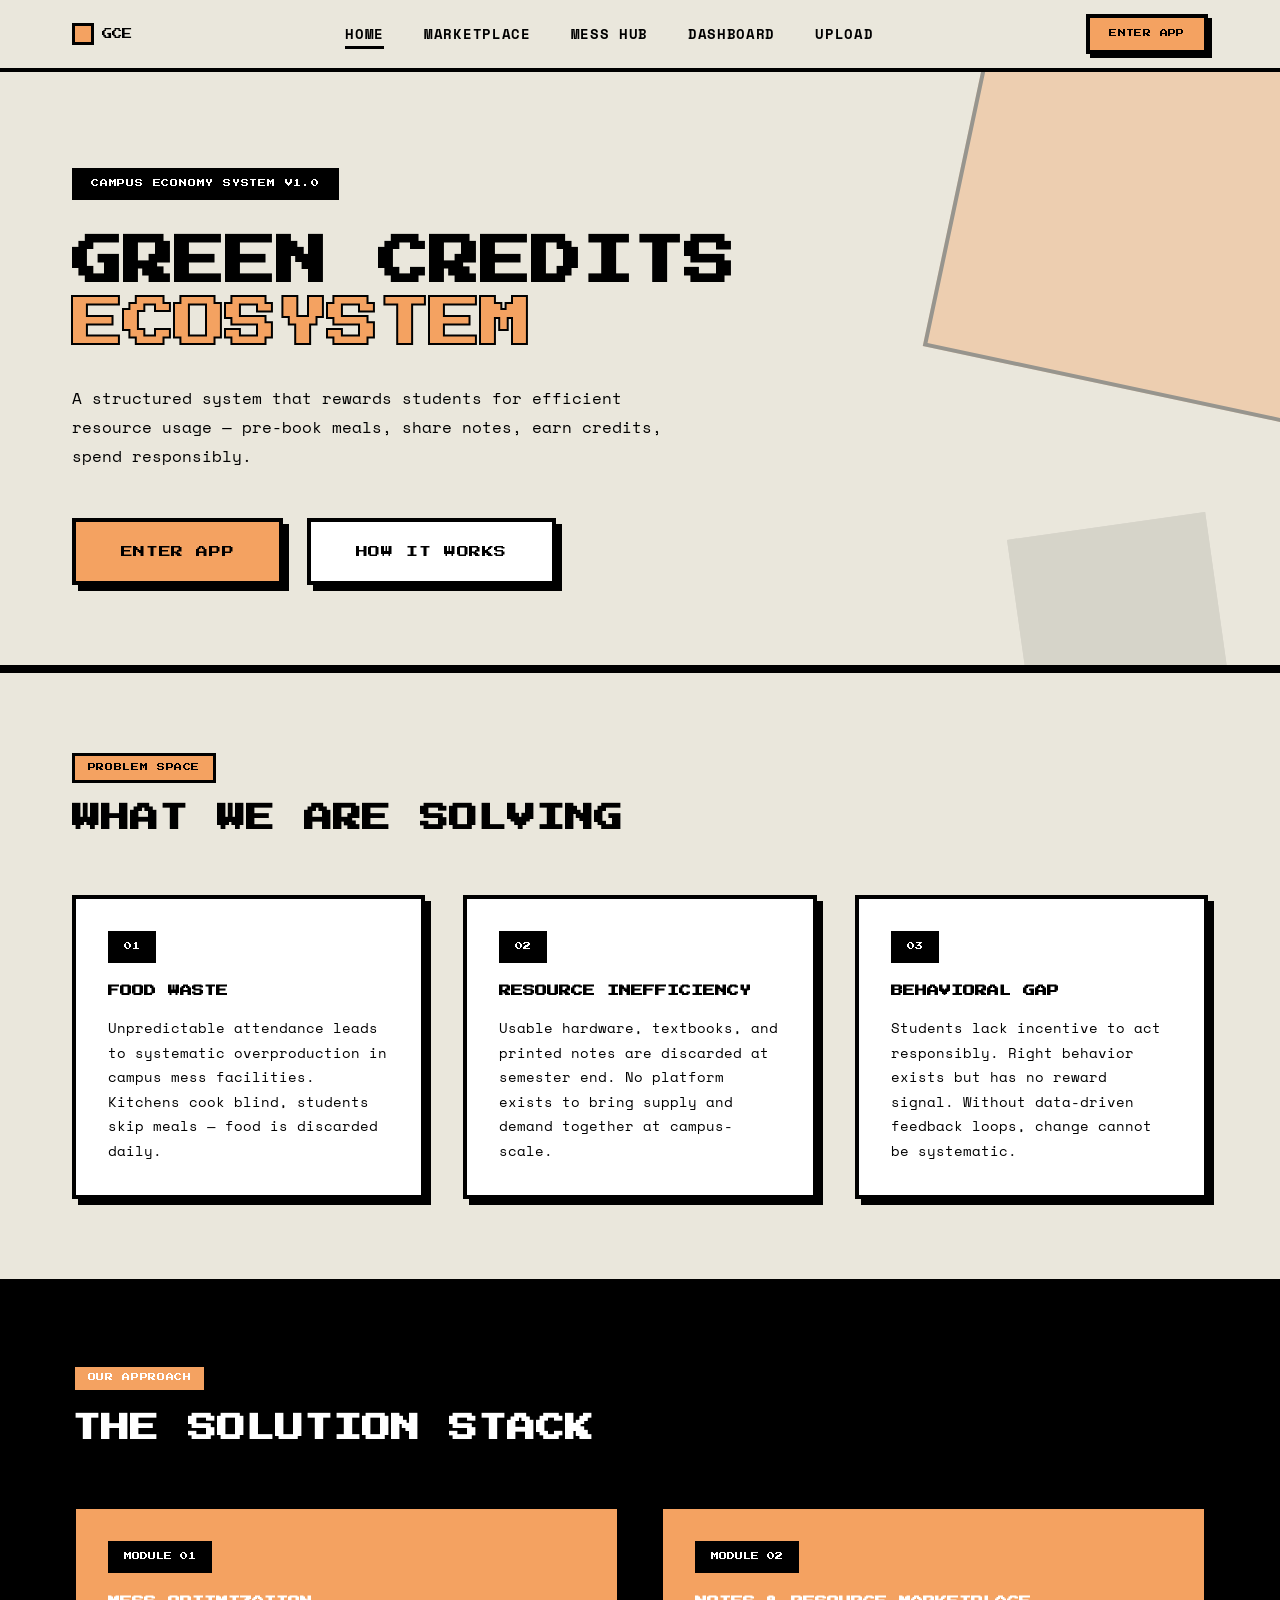
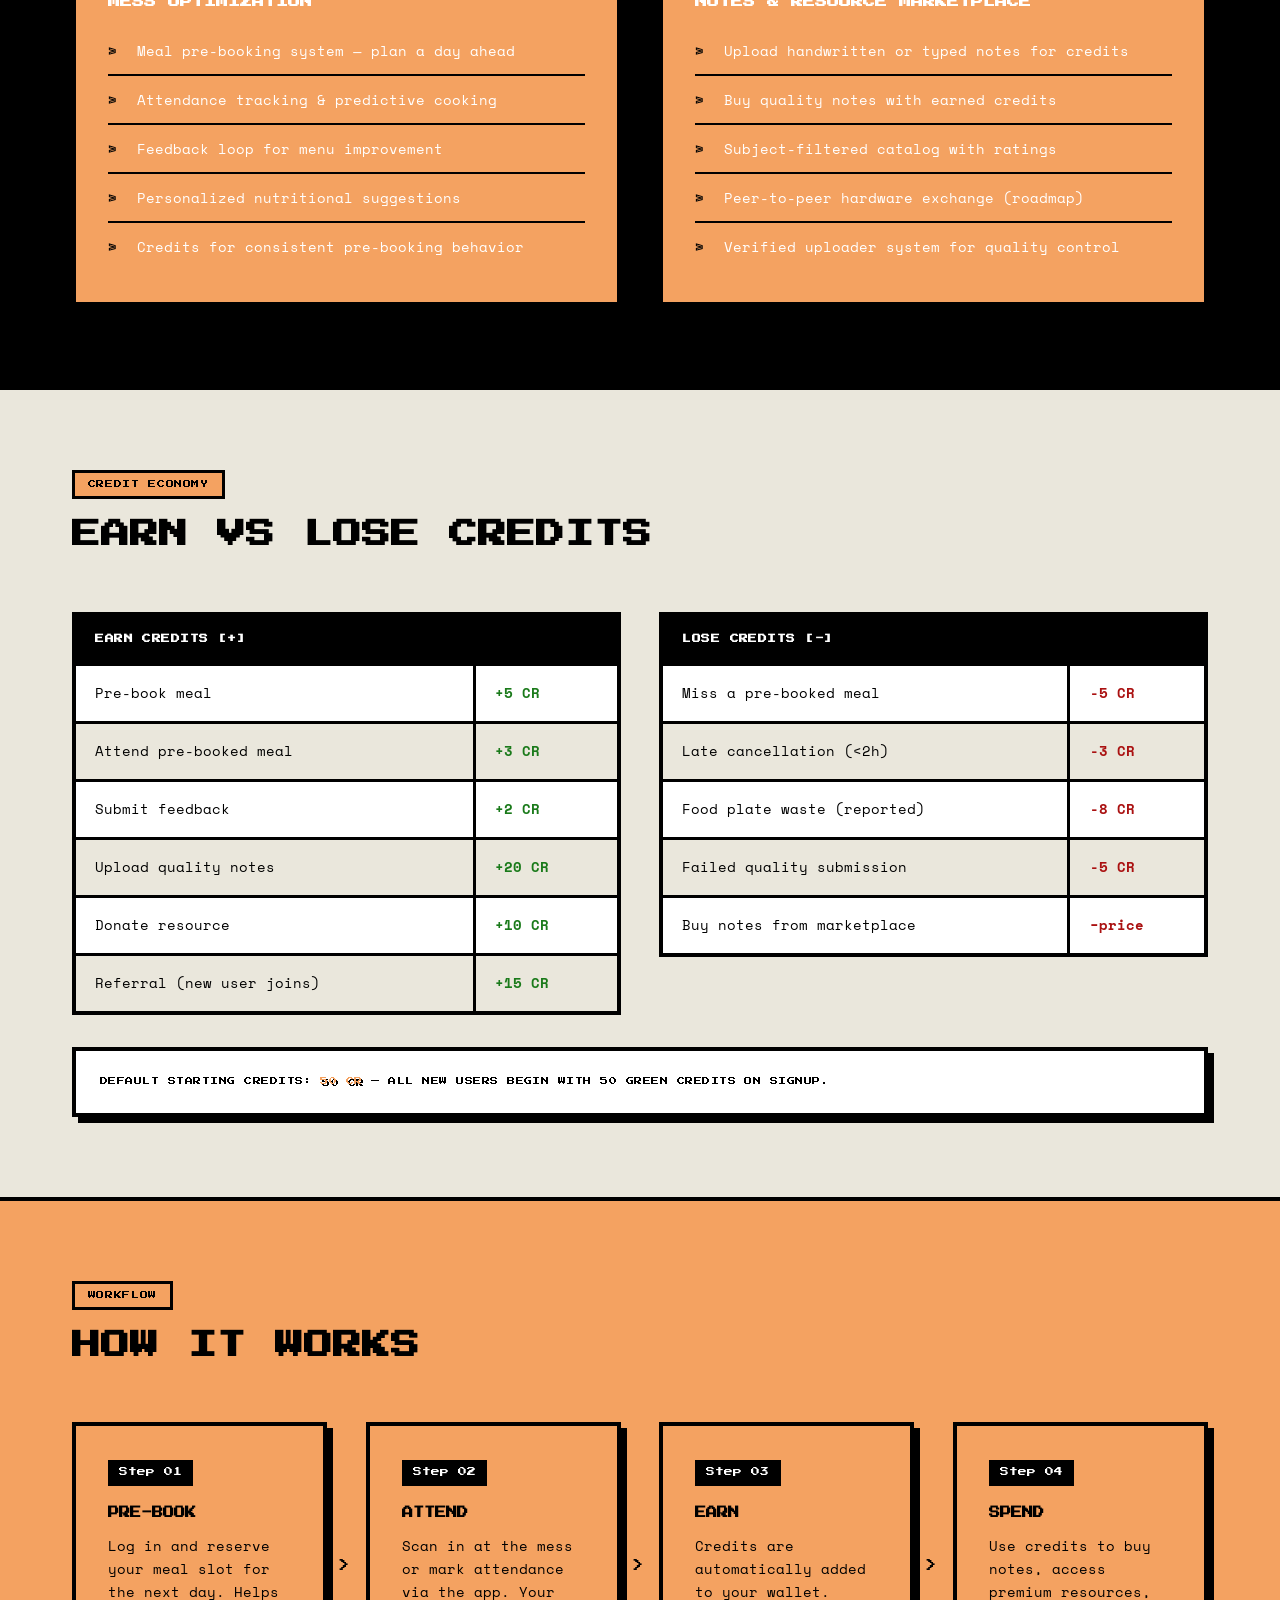
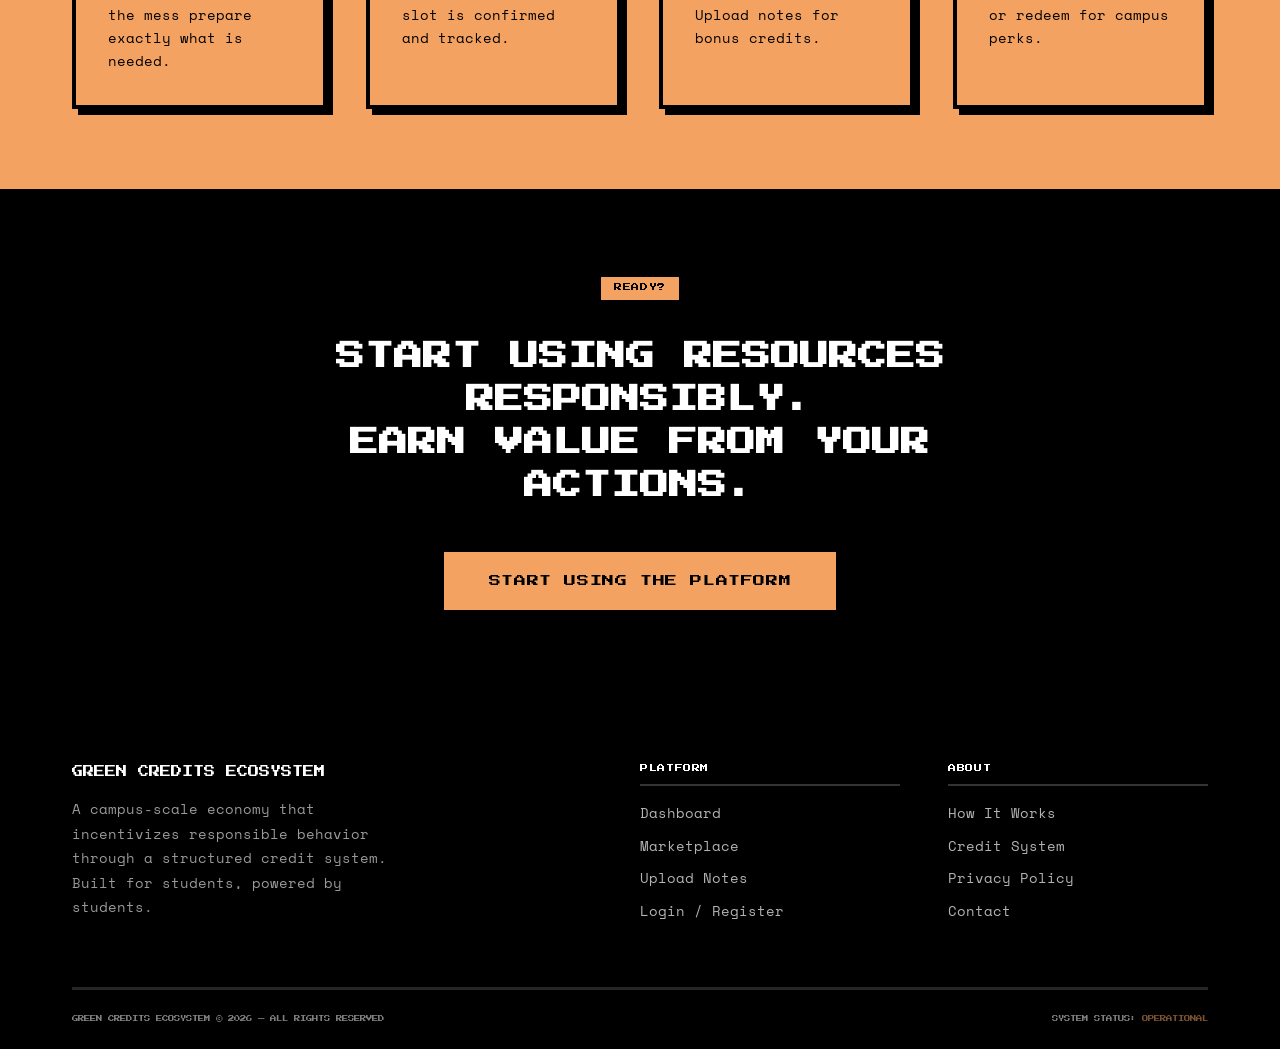
==== commit 1be2db09: "updated mess system with toggle, locking, and credits logic" ====
--- a/index.html
+++ b/index.html
@@ -1,311 +1,344 @@
 <!DOCTYPE html>
 <html lang="en">
+
 <head>
     <meta charset="UTF-8">
     <meta name="viewport" content="width=device-width, initial-scale=1.0">
     <title>Green Credits Ecosystem — Campus Economy Platform</title>
-    <meta name="description" content="A structured campus economy that rewards students for efficient resource usage. Pre-book meals, share notes, earn green credits.">
+    <meta name="description"
+        content="A structured campus economy that rewards students for efficient resource usage. Pre-book meals, share notes, earn green credits.">
     <link rel="preconnect" href="https://fonts.googleapis.com">
     <link rel="preconnect" href="https://fonts.gstatic.com" crossorigin>
-    <link href="https://fonts.googleapis.com/css2?family=Press+Start+2P&family=Space+Mono:ital,wght@0,400;0,700;1,400;1,700&display=swap" rel="stylesheet">
+    <link
+        href="https://fonts.googleapis.com/css2?family=Press+Start+2P&family=Space+Mono:ital,wght@0,400;0,700;1,400;1,700&display=swap"
+        rel="stylesheet">
     <link rel="stylesheet" href="styles.css">
 </head>
+
 <body>
 
-<!-- ─── NAVIGATION ─────────────────────── -->
-<nav class="nav">
-    <div class="nav__inner">
-        <a href="index.html" class="nav__logo">
-            <span></span>
-            GCE
-        </a>
-        <ul class="nav__links">
-            <li><a href="index.html" class="active">Home</a></li>
-            <li><a href="marketplace.html" class="nav__link--hide">Marketplace</a></li>
-            <li><a href="mess.html" class="nav__link--hide">Mess Hub</a></li>
-            <li><a href="dashboard.html" class="nav__link--hide">Dashboard</a></li>
-            <li><a href="upload.html" class="nav__link--hide">Upload</a></li>
-            <li><a href="inbox.html">Inbox</a></li>
-        </ul>
-        <div class="flex flex-gap" style="align-items:center;">
-            <span class="nav__credits-badge" id="nav-credits-badge"></span>
-            <a href="login.html" class="btn btn--sm" id="nav-login-cta">Enter App</a>
-        </div>
-    </div>
-</nav>
-
-<!-- ─── HERO ──────────────────────────── -->
-<section class="hero">
-    <div class="hero__inner">
-        <span class="hero__eyebrow">Campus Economy System v1.0</span>
-        <h1 class="hero__title">
-            Green Credits<br>
-            <em>Ecosystem</em>
-        </h1>
-        <p class="hero__subtitle">
-            A structured system that rewards students for efficient resource usage —
-            pre-book meals, share notes, earn credits, spend responsibly.
-        </p>
-        <div class="hero__cta">
-            <a href="login.html" class="btn btn--lg" id="hero-enter-btn">Enter App</a>
-            <a href="#how-it-works" class="btn btn--white btn--lg">How It Works</a>
-        </div>
-    </div>
-</section>
-
-<!-- ─── TICKER ─────────────────────────── -->
-<div class="ticker">
-    <div class="ticker__inner" id="ticker-text">
-        <!-- duplicated for seamless loop -->
-    </div>
-</div>
-
-<!-- ─── STATS STRIP ───────────────────── -->
-<div class="stats-strip" id="stats-strip">
-    <div class="stats-strip__item">
-        <span class="stats-strip__num" id="stat-meals">12,847</span>
-        <span class="stats-strip__label">Meals Optimized</span>
-    </div>
-    <div class="stats-strip__item">
-        <span class="stats-strip__num" id="stat-resources">5,391</span>
-        <span class="stats-strip__label">Resources Reused</span>
-    </div>
-    <div class="stats-strip__item">
-        <span class="stats-strip__num" id="stat-users">1,024</span>
-        <span class="stats-strip__label">Active Users</span>
-    </div>
-</div>
-
-<!-- ─── PROBLEM ───────────────────────── -->
-<section class="section">
-    <div class="container">
-        <div class="section-header">
-            <div>
-                <div class="section-tag">Problem Space</div>
-                <h2 class="section-title">What We Are Solving</h2>
-            </div>
-        </div>
-        <div class="grid grid-3">
-            <div class="card">
-                <div class="card__tag">01</div>
-                <h3 class="card__title">Food Waste</h3>
-                <p class="card__body">Unpredictable attendance leads to systematic overproduction in campus mess facilities. Kitchens cook blind, students skip meals — food is discarded daily.</p>
-            </div>
-            <div class="card">
-                <div class="card__tag">02</div>
-                <h3 class="card__title">Resource Inefficiency</h3>
-                <p class="card__body">Usable hardware, textbooks, and printed notes are discarded at semester end. No platform exists to bring supply and demand together at campus-scale.</p>
-            </div>
-            <div class="card">
-                <div class="card__tag">03</div>
-                <h3 class="card__title">Behavioral Gap</h3>
-                <p class="card__body">Students lack incentive to act responsibly. Right behavior exists but has no reward signal. Without data-driven feedback loops, change cannot be systematic.</p>
-            </div>
-        </div>
-    </div>
-</section>
-
-<!-- ─── SOLUTION ──────────────────────── -->
-<section class="section section--black">
-    <div class="container">
-        <div class="section-header">
-            <div>
-                <div class="section-tag">Our Approach</div>
-                <h2 class="section-title" style="color:#fff;">The Solution Stack</h2>
-            </div>
-        </div>
-        <div class="grid grid-2">
-            <div class="card card--orange">
-                <div class="card__tag">Module 01</div>
-                <h3 class="card__title">Mess Optimization</h3>
-                <ul class="blist">
-                    <li>Meal pre-booking system — plan a day ahead</li>
-                    <li>Attendance tracking & predictive cooking</li>
-                    <li>Feedback loop for menu improvement</li>
-                    <li>Personalized nutritional suggestions</li>
-                    <li>Credits for consistent pre-booking behavior</li>
-                </ul>
-            </div>
-            <div class="card card--orange">
-                <div class="card__tag">Module 02</div>
-                <h3 class="card__title">Notes &amp; Resource Marketplace</h3>
-                <ul class="blist">
-                    <li>Upload handwritten or typed notes for credits</li>
-                    <li>Buy quality notes with earned credits</li>
-                    <li>Subject-filtered catalog with ratings</li>
-                    <li>Peer-to-peer hardware exchange (roadmap)</li>
-                    <li>Verified uploader system for quality control</li>
-                </ul>
-            </div>
-        </div>
-    </div>
-</section>
-
-<!-- ─── CREDIT SYSTEM ─────────────────── -->
-<section class="section">
-    <div class="container">
-        <div class="section-header">
-            <div>
-                <div class="section-tag">Credit Economy</div>
-                <h2 class="section-title">Earn vs Lose Credits</h2>
-            </div>
-        </div>
-        <div class="grid grid-2">
-            <div>
-                <table class="credit-table">
-                    <thead>
-                        <tr>
-                            <th colspan="2">Earn Credits [+]</th>
-                        </tr>
-                    </thead>
-                    <tbody>
-                        <tr><td>Pre-book meal</td><td><span class="earn">+5 CR</span></td></tr>
-                        <tr><td>Attend pre-booked meal</td><td><span class="earn">+3 CR</span></td></tr>
-                        <tr><td>Submit feedback</td><td><span class="earn">+2 CR</span></td></tr>
-                        <tr><td>Upload quality notes</td><td><span class="earn">+20 CR</span></td></tr>
-                        <tr><td>Donate resource</td><td><span class="earn">+10 CR</span></td></tr>
-                        <tr><td>Referral (new user joins)</td><td><span class="earn">+15 CR</span></td></tr>
-                    </tbody>
-                </table>
-            </div>
-            <div>
-                <table class="credit-table">
-                    <thead>
-                        <tr>
-                            <th colspan="2">Lose Credits [-]</th>
-                        </tr>
-                    </thead>
-                    <tbody>
-                        <tr><td>Miss a pre-booked meal</td><td><span class="lose">-5 CR</span></td></tr>
-                        <tr><td>Late cancellation (&lt;2h)</td><td><span class="lose">-3 CR</span></td></tr>
-                        <tr><td>Food plate waste (reported)</td><td><span class="lose">-8 CR</span></td></tr>
-                        <tr><td>Failed quality submission</td><td><span class="lose">-5 CR</span></td></tr>
-                        <tr><td>Buy notes from marketplace</td><td><span class="lose">−price</span></td></tr>
-                    </tbody>
-                </table>
-            </div>
-        </div>
-        <div class="mt-4" style="background:#fff;border:4px solid #000;padding:1.5rem;box-shadow:6px 6px 0 #000;">
-            <p style="font-family:var(--font-head);font-size:0.5rem;text-transform:uppercase;letter-spacing:0.06em;">
-                Default Starting Credits: <span style="color:var(--primary);text-shadow:2px 2px 0 #000;">50 CR</span> &mdash;
-                All new users begin with 50 green credits on signup.
+    <!-- ─── NAVIGATION ─────────────────────── -->
+    <nav class="nav">
+        <div class="nav__inner">
+            <a href="index.html" class="nav__logo">
+                <span></span>
+                GCE
+            </a>
+            <ul class="nav__links">
+                <li><a href="index.html" class="active">Home</a></li>
+                <li><a href="marketplace.html" class="nav__link--hide">Marketplace</a></li>
+                <li><a href="mess.html" class="nav__link--hide">Mess Hub</a></li>
+                <li><a href="dashboard.html" class="nav__link--hide">Dashboard</a></li>
+                <li><a href="upload.html" class="nav__link--hide">Upload</a></li>
+            </ul>
+            <div class="flex flex-gap" style="align-items:center;">
+                <span class="nav__credits-badge" id="nav-credits-badge"></span>
+                <a href="login.html" class="btn btn--sm" id="nav-login-cta">Enter App</a>
+            </div>
+        </div>
+    </nav>
+
+    <!-- ─── HERO ──────────────────────────── -->
+    <section class="hero">
+        <div class="hero__inner">
+            <span class="hero__eyebrow">Campus Economy System v1.0</span>
+            <h1 class="hero__title">
+                Green Credits<br>
+                <em>Ecosystem</em>
+            </h1>
+            <p class="hero__subtitle">
+                A structured system that rewards students for efficient resource usage —
+                pre-book meals, share notes, earn credits, spend responsibly.
             </p>
-        </div>
-    </div>
-</section>
-
-<!-- ─── HOW IT WORKS ──────────────────── -->
-<section id="how-it-works" class="section section--orange">
-    <div class="container">
-        <div class="section-header">
-            <div>
-                <div class="section-tag">Workflow</div>
-                <h2 class="section-title">How It Works</h2>
-            </div>
-        </div>
-        <div class="grid grid-4" style="position:relative;">
-            <div class="step-card">
-                <div class="step-card__num">Step 01</div>
-                <h3 class="step-card__title">Pre-Book</h3>
-                <p class="step-card__body">Log in and reserve your meal slot for the next day. Helps the mess prepare exactly what is needed.</p>
-            </div>
-            <div class="step-card">
-                <div class="step-card__num">Step 02</div>
-                <h3 class="step-card__title">Attend</h3>
-                <p class="step-card__body">Scan in at the mess or mark attendance via the app. Your slot is confirmed and tracked.</p>
-            </div>
-            <div class="step-card">
-                <div class="step-card__num">Step 03</div>
-                <h3 class="step-card__title">Earn</h3>
-                <p class="step-card__body">Credits are automatically added to your wallet. Upload notes for bonus credits.</p>
-            </div>
-            <div class="step-card">
-                <div class="step-card__num">Step 04</div>
-                <h3 class="step-card__title">Spend</h3>
-                <p class="step-card__body">Use credits to buy notes, access premium resources, or redeem for campus perks.</p>
-            </div>
-        </div>
-    </div>
-</section>
-
-<!-- ─── CTA ───────────────────────────── -->
-<section class="section section--black" style="text-align:center;">
-    <div class="container">
-        <div class="section-tag" style="background:var(--primary);color:#000;margin:0 auto 2rem;display:inline-block;">Ready?</div>
-        <h2 class="section-title" style="color:#fff;font-size:clamp(1rem,2.5vw,1.8rem);max-width:700px;margin:0 auto 2.5rem;line-height:1.5;">
-            Start Using Resources Responsibly.<br>Earn Value From Your Actions.
-        </h2>
-        <a href="login.html" class="btn btn--lg" style="background-color:var(--primary);">Start Using the Platform</a>
-    </div>
-</section>
-
-<!-- ─── FOOTER ────────────────────────── -->
-<footer class="footer">
-    <div class="container">
-        <div class="footer__top">
-            <div>
-                <div class="footer__logo">Green Credits Ecosystem</div>
-                <p class="footer__desc">A campus-scale economy that incentivizes responsible behavior through a structured credit system. Built for students, powered by students.</p>
-            </div>
-            <div>
-                <div class="footer__heading">Platform</div>
-                <div class="footer__links">
-                    <a href="dashboard.html">Dashboard</a>
-                    <a href="marketplace.html">Marketplace</a>
-                    <a href="upload.html">Upload Notes</a>
-                    <a href="login.html">Login / Register</a>
-                </div>
-            </div>
-            <div>
-                <div class="footer__heading">About</div>
-                <div class="footer__links">
-                    <a href="#how-it-works">How It Works</a>
-                    <a href="#credits">Credit System</a>
-                    <a href="#">Privacy Policy</a>
-                    <a href="#">Contact</a>
-                </div>
-            </div>
-        </div>
-        <div class="footer__bottom">
-            <span class="footer__copy">Green Credits Ecosystem &copy; 2026 — All Rights Reserved</span>
-            <span class="footer__copy">System Status: <span style="color:var(--primary);">Operational</span></span>
-        </div>
-    </div>
-</footer>
-
-<div id="toast-container"></div>
-
-<script src="app.js"></script>
-<script>
-    /* Ticker content */
-    const tickerItems = [
-        'Meals Optimized: 12,847',
-        'Resources Reused: 5,391',
-        'Active Users: 1,024',
-        'Notes Uploaded: 412',
-        'Credits Circulating: 89,340',
-        'Zero Waste Target: Q3 2026',
-    ];
-    function buildTicker() {
-        const inner = document.getElementById('ticker-text');
-        const text = tickerItems.map(t => `${t} <span class="ticker__sep">|</span>`).join(' ');
-        inner.innerHTML = text + ' ' + text; // duplicate for seamless loop
-    }
-    buildTicker();
-
-    /* Update CTA based on auth */
-    if (GCE.isLoggedIn()) {
-        const loginCta = document.getElementById('nav-login-cta');
-        if (loginCta) { loginCta.textContent = 'Dashboard'; loginCta.href = 'dashboard.html'; }
-        const heroCta = document.getElementById('hero-enter-btn');
-        if (heroCta)  { heroCta.textContent = 'Go to Dashboard'; heroCta.href = 'dashboard.html'; }
-        document.querySelectorAll('[href="login.html"]').forEach(el => {
-            if (el.id !== 'nav-login-cta' && el.id !== 'hero-enter-btn') {
-                el.href = 'dashboard.html';
-            }
-        });
-        updateNavBadge();
-    }
-</script>
+            <div class="hero__cta">
+                <a href="login.html" class="btn btn--lg" id="hero-enter-btn">Enter App</a>
+                <a href="#how-it-works" class="btn btn--white btn--lg">How It Works</a>
+            </div>
+        </div>
+    </section>
+
+    <!-- ─── TICKER ─────────────────────────── -->
+
+
+    <!-- ─── STATS STRIP ───────────────────── -->
+
+    <!-- ─── PROBLEM ───────────────────────── -->
+    <section class="section">
+        <div class="container">
+            <div class="section-header">
+                <div>
+                    <div class="section-tag">Problem Space</div>
+                    <h2 class="section-title">What We Are Solving</h2>
+                </div>
+            </div>
+            <div class="grid grid-3">
+                <div class="card">
+                    <div class="card__tag">01</div>
+                    <h3 class="card__title">Food Waste</h3>
+                    <p class="card__body">Unpredictable attendance leads to systematic overproduction in campus mess
+                        facilities. Kitchens cook blind, students skip meals — food is discarded daily.</p>
+                </div>
+                <div class="card">
+                    <div class="card__tag">02</div>
+                    <h3 class="card__title">Resource Inefficiency</h3>
+                    <p class="card__body">Usable hardware, textbooks, and printed notes are discarded at semester end.
+                        No platform exists to bring supply and demand together at campus-scale.</p>
+                </div>
+                <div class="card">
+                    <div class="card__tag">03</div>
+                    <h3 class="card__title">Behavioral Gap</h3>
+                    <p class="card__body">Students lack incentive to act responsibly. Right behavior exists but has no
+                        reward signal. Without data-driven feedback loops, change cannot be systematic.</p>
+                </div>
+            </div>
+        </div>
+    </section>
+
+    <!-- ─── SOLUTION ──────────────────────── -->
+    <section class="section section--black">
+        <div class="container">
+            <div class="section-header">
+                <div>
+                    <div class="section-tag">Our Approach</div>
+                    <h2 class="section-title" style="color:#fff;">The Solution Stack</h2>
+                </div>
+            </div>
+            <div class="grid grid-2">
+                <div class="card card--orange">
+                    <div class="card__tag">Module 01</div>
+                    <h3 class="card__title">Mess Optimization</h3>
+                    <ul class="blist">
+                        <li>Meal pre-booking system — plan a day ahead</li>
+                        <li>Attendance tracking & predictive cooking</li>
+                        <li>Feedback loop for menu improvement</li>
+                        <li>Personalized nutritional suggestions</li>
+                        <li>Credits for consistent pre-booking behavior</li>
+                    </ul>
+                </div>
+                <div class="card card--orange">
+                    <div class="card__tag">Module 02</div>
+                    <h3 class="card__title">Notes &amp; Resource Marketplace</h3>
+                    <ul class="blist">
+                        <li>Upload handwritten or typed notes for credits</li>
+                        <li>Buy quality notes with earned credits</li>
+                        <li>Subject-filtered catalog with ratings</li>
+                        <li>Peer-to-peer hardware exchange (roadmap)</li>
+                        <li>Verified uploader system for quality control</li>
+                    </ul>
+                </div>
+            </div>
+        </div>
+    </section>
+
+    <!-- ─── CREDIT SYSTEM ─────────────────── -->
+    <section class="section">
+        <div class="container">
+            <div class="section-header">
+                <div>
+                    <div class="section-tag">Credit Economy</div>
+                    <h2 class="section-title">Earn vs Lose Credits</h2>
+                </div>
+            </div>
+            <div class="grid grid-2">
+                <div>
+                    <table class="credit-table">
+                        <thead>
+                            <tr>
+                                <th colspan="2">Earn Credits [+]</th>
+                            </tr>
+                        </thead>
+                        <tbody>
+                            <tr>
+                                <td>Pre-book meal</td>
+                                <td><span class="earn">+5 CR</span></td>
+                            </tr>
+                            <tr>
+                                <td>Attend pre-booked meal</td>
+                                <td><span class="earn">+3 CR</span></td>
+                            </tr>
+                            <tr>
+                                <td>Submit feedback</td>
+                                <td><span class="earn">+2 CR</span></td>
+                            </tr>
+                            <tr>
+                                <td>Upload quality notes</td>
+                                <td><span class="earn">+20 CR</span></td>
+                            </tr>
+                            <tr>
+                                <td>Donate resource</td>
+                                <td><span class="earn">+10 CR</span></td>
+                            </tr>
+                            <tr>
+                                <td>Referral (new user joins)</td>
+                                <td><span class="earn">+15 CR</span></td>
+                            </tr>
+                        </tbody>
+                    </table>
+                </div>
+                <div>
+                    <table class="credit-table">
+                        <thead>
+                            <tr>
+                                <th colspan="2">Lose Credits [-]</th>
+                            </tr>
+                        </thead>
+                        <tbody>
+                            <tr>
+                                <td>Miss a pre-booked meal</td>
+                                <td><span class="lose">-5 CR</span></td>
+                            </tr>
+                            <tr>
+                                <td>Late cancellation (&lt;2h)</td>
+                                <td><span class="lose">-3 CR</span></td>
+                            </tr>
+                            <tr>
+                                <td>Food plate waste (reported)</td>
+                                <td><span class="lose">-8 CR</span></td>
+                            </tr>
+                            <tr>
+                                <td>Failed quality submission</td>
+                                <td><span class="lose">-5 CR</span></td>
+                            </tr>
+                            <tr>
+                                <td>Buy notes from marketplace</td>
+                                <td><span class="lose">−price</span></td>
+                            </tr>
+                        </tbody>
+                    </table>
+                </div>
+            </div>
+            <div class="mt-4" style="background:#fff;border:4px solid #000;padding:1.5rem;box-shadow:6px 6px 0 #000;">
+                <p
+                    style="font-family:var(--font-head);font-size:0.5rem;text-transform:uppercase;letter-spacing:0.06em;">
+                    Default Starting Credits: <span style="color:var(--primary);text-shadow:2px 2px 0 #000;">50
+                        CR</span> &mdash;
+                    All new users begin with 50 green credits on signup.
+                </p>
+            </div>
+        </div>
+    </section>
+
+    <!-- ─── HOW IT WORKS ──────────────────── -->
+    <section id="how-it-works" class="section section--orange">
+        <div class="container">
+            <div class="section-header">
+                <div>
+                    <div class="section-tag">Workflow</div>
+                    <h2 class="section-title">How It Works</h2>
+                </div>
+            </div>
+            <div class="grid grid-4" style="position:relative;">
+                <div class="step-card">
+                    <div class="step-card__num">Step 01</div>
+                    <h3 class="step-card__title">Pre-Book</h3>
+                    <p class="step-card__body">Log in and reserve your meal slot for the next day. Helps the mess
+                        prepare exactly what is needed.</p>
+                </div>
+                <div class="step-card">
+                    <div class="step-card__num">Step 02</div>
+                    <h3 class="step-card__title">Attend</h3>
+                    <p class="step-card__body">Scan in at the mess or mark attendance via the app. Your slot is
+                        confirmed and tracked.</p>
+                </div>
+                <div class="step-card">
+                    <div class="step-card__num">Step 03</div>
+                    <h3 class="step-card__title">Earn</h3>
+                    <p class="step-card__body">Credits are automatically added to your wallet. Upload notes for bonus
+                        credits.</p>
+                </div>
+                <div class="step-card">
+                    <div class="step-card__num">Step 04</div>
+                    <h3 class="step-card__title">Spend</h3>
+                    <p class="step-card__body">Use credits to buy notes, access premium resources, or redeem for campus
+                        perks.</p>
+                </div>
+            </div>
+        </div>
+    </section>
+
+    <!-- ─── CTA ───────────────────────────── -->
+    <section class="section section--black" style="text-align:center;">
+        <div class="container">
+            <div class="section-tag"
+                style="background:var(--primary);color:#000;margin:0 auto 2rem;display:inline-block;">Ready?</div>
+            <h2 class="section-title"
+                style="color:#fff;font-size:clamp(1rem,2.5vw,1.8rem);max-width:700px;margin:0 auto 2.5rem;line-height:1.5;">
+                Start Using Resources Responsibly.<br>Earn Value From Your Actions.
+            </h2>
+            <a href="login.html" class="btn btn--lg" style="background-color:var(--primary);">Start Using the
+                Platform</a>
+        </div>
+    </section>
+
+    <!-- ─── FOOTER ────────────────────────── -->
+    <footer class="footer">
+        <div class="container">
+            <div class="footer__top">
+                <div>
+                    <div class="footer__logo">Green Credits Ecosystem</div>
+                    <p class="footer__desc">A campus-scale economy that incentivizes responsible behavior through a
+                        structured credit system. Built for students, powered by students.</p>
+                </div>
+                <div>
+                    <div class="footer__heading">Platform</div>
+                    <div class="footer__links">
+                        <a href="dashboard.html">Dashboard</a>
+                        <a href="marketplace.html">Marketplace</a>
+                        <a href="upload.html">Upload Notes</a>
+                        <a href="login.html">Login / Register</a>
+                    </div>
+                </div>
+                <div>
+                    <div class="footer__heading">About</div>
+                    <div class="footer__links">
+                        <a href="#how-it-works">How It Works</a>
+                        <a href="#credits">Credit System</a>
+                        <a href="#">Privacy Policy</a>
+                        <a href="#">Contact</a>
+                    </div>
+                </div>
+            </div>
+            <div class="footer__bottom">
+                <span class="footer__copy">Green Credits Ecosystem &copy; 2026 — All Rights Reserved</span>
+                <span class="footer__copy">System Status: <span style="color:var(--primary);">Operational</span></span>
+            </div>
+        </div>
+    </footer>
+
+    <div id="toast-container"></div>
+
+    <script src="app.js"></script>
+    <script>
+        /* Ticker content */
+        const tickerItems = [
+            'Meals Optimized: 12,847',
+            'Resources Reused: 5,391',
+            'Active Users: 1,024',
+            'Notes Uploaded: 412',
+            'Credits Circulating: 89,340',
+            'Zero Waste Target: Q3 2026',
+        ];
+        function buildTicker() {
+            const inner = document.getElementById('ticker-text');
+            const text = tickerItems.map(t => `${t} <span class="ticker__sep">|</span>`).join(' ');
+            inner.innerHTML = text + ' ' + text; // duplicate for seamless loop
+        }
+        buildTicker();
+
+        /* Update CTA based on auth */
+        if (GCE.isLoggedIn()) {
+            const loginCta = document.getElementById('nav-login-cta');
+            if (loginCta) { loginCta.textContent = 'Dashboard'; loginCta.href = 'dashboard.html'; }
+            const heroCta = document.getElementById('hero-enter-btn');
+            if (heroCta) { heroCta.textContent = 'Go to Dashboard'; heroCta.href = 'dashboard.html'; }
+            document.querySelectorAll('[href="login.html"]').forEach(el => {
+                if (el.id !== 'nav-login-cta' && el.id !== 'hero-enter-btn') {
+                    el.href = 'dashboard.html';
+                }
+            });
+            updateNavBadge();
+        }
+    </script>
 </body>
-</html>
+
+</html>
